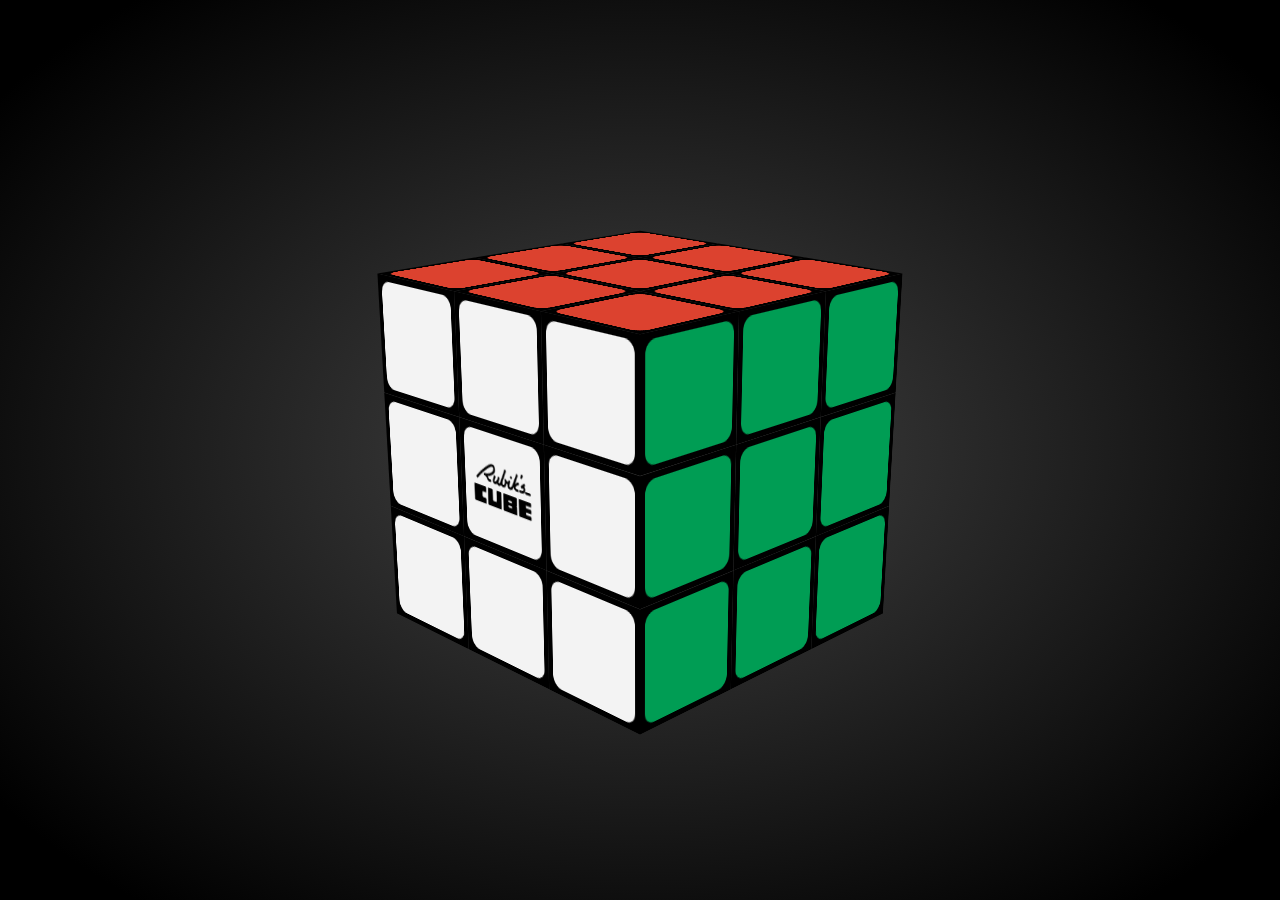
==== cuber/index.html @ 2cf41115 "添加了python的simplehttpserver作为简单服务器 #1 #4" ====
<!DOCTYPE html>
<html>
	<head>
		<meta charset="UTF-8">
		<link rel="stylesheet" type="text/css" href="styles/cube.css">
		<link rel="stylesheet" type="text/css" href="styles/base.css">

		<title>Rubik's Cube</title>

		<script charset="utf-8" src="scripts/cuber.min.js"></script>

		<script charset="utf-8" src="scripts/jquery.js"></script>
		<script charset="utf-8" src="scripts/locked.js"></script>
		<script charset="utf-8" src="scripts/main.js"></script>	
	</head>

	<body class="graydient" >
		<div id="container" >
		</div>
	</body>
</html>
---- cuber/styles/cube.css ----
/************/
   /*          */
  /*   Cube   */
 /*          */
/************/

.cube {
	width:  100%;
	height: 100%;
}

@font-face {

	font-family: "RubikExtended";
	src:
		url( "../media/RubikExtended.ttf"  ) format( "truetype" ),
		url( "../media/RubikExtended.otf"  ) format( "otf" );
	font-weight: normal;
	font-style: normal;
}


/*

	This next bit is just for labeling a Cube's face.

*/
.faceLabel {

	display: none;
	position: absolute;
	font-size: 60px;
	text-align: center;
	font-family: "RubikExtended";
	text-shadow: 0 0 24px rgba( 0, 0, 0, 0.3 );
	color: #FFF;
}

    /****************/
   /*              */
  /*   Cubelets   */
 /*              */
/****************/


.cube .cubelet {
	width:  1em;
	height: 1em;
	position: absolute;
	box-sizing: border-box;
}

    /*********************/
   /*                   */
  /*   Cubelet Faces   */
 /*                   */
/*********************/


/*
	Direction-facing planes of limited size
	that act as containers for content.

*/
.cube /*.cubelet >*/ .face {
	position: absolute;
	width:  1em;
	height: 1em;
	background-color: #000;
	text-align: center;

	-webkit-backface-visibility: hidden;
  	-moz-backface-visibility:    hidden;
  	-o-backface-visibility:      hidden;
  	backface-visibility:         hidden;

  	padding: 0.05em;
  	-moz-box-sizing: border-box;
  	-webkit-box-sizing: border-box;
  	-o-box-sizing: border-box;
  	-ms-box-sizing: border-box;
	box-sizing: border-box;
}

/*
	Extroverted faces have content such as a colored sticker, text, etc.
	They are constantly visible. Meanwhile introverted faces are not
	visible when the cube is an untwisted state. Some introverted walls
	are momentarily visible as the cube twists.
*/
.cube /*.cubelet >*/ .face.faceIntroverted { background-color: #000; }

/*
	Our Cubelet faces are naturally black to match the physical Rubik's Cube.
	Adding or removing the "transparent" class here keeps the position and
	rotation integrity of the face while supporting Group.showPlastics() and
	Group.hidePlastics().

*/
.cube /*.cubelet >*/ .face.faceTransparent { background-color: transparent; }

/*
	Awwww.... Look at da purty colors...

*/
.purty .face { opacity: 0.5; }
.purty .face.faceFront { background-color: #FFF; }
.purty .face.faceUp    { background-color: #E87000; }
.purty .face.faceRight { background-color: #3D81F6; }
.purty .face.faceDown  { background-color: #DC422F; }
.purty .face.faceLeft  { background-color: #009D54; }
.purty .face.faceBack  { background-color: #F5B400; }
/*.purty .face.faceFront { background-color: #CCC; }
.purty .face.faceUp    { background-color: #C30; }
.purty .face.faceRight { background-color: #00A; }
.purty .face.faceDown  { background-color: #C00; }
.purty .face.faceLeft  { background-color: #070; }
.purty .face.faceBack  { background-color: #CB0; }*/


    /****************************/
   /*                          */
  /*   Cubelet Face Content   */
 /*                          */
/****************************/


/*
	WIREFRAMES

	Oddly, we cannot use borders to make our wireframes
	because this will cause a visible oscillation as CSS
	struggles to decide what gets drawn on top.
	Instead we use specially crafted box-shadows.

*/
.cube /*.cubelet > */.face > .wireframe {
	/*box-sizing: border-box;*/
	display: none;
	position: absolute;
	width:  140px;
	height: 140px;
	background-color: rgba( 255, 255, 255, 0.05 );
}


/*
	STICKERS

	About what you'd expect. The default color here
	is full on bright purple (which does not exist
	on an actual Rubik's Cube) so that one can see
	quickly if something's gone wrong with stickers.

*/
.cube .sticker {
	/*position: absolute;*/

	width:  100%;
	height: 100%;
	background-color: #F0F;
	border-radius: 0.1em;
	text-align: center;

}

.cube .sticker.red 		{ background: #DC422F;	}
.cube .sticker.white 	{ background: #F3F3F3;	}
.cube .sticker.blue 	{ background: #3D81F6; 	}
.cube .sticker.green 	{ background: #009D54;	}
.cube .sticker.orange 	{ background: #E87000; 	}
.cube .sticker.yellow 	{ background: #F5B400; 	}

.cube .sticker.stickerLogo {
	background: #F3F3F3 url( "../media/rubiksLogoClassic.png" );
	background-size: 100% 100%;
	background-repeat: none;
}


/*
	CUBELET IDs

	Each Cubelet has a unique ID number from 0 to 26.
	We display these mostly for debugging purposes
	as the end user probably doesn't care and/or would
	find this superfluous info confusing.

*/
.cube /*.cubelet >*/ .face > .id {

	display: none;
	position: absolute;
	z-index: 1000;
	width:  90%;
	height: 90%;
	font-size:   1em;
	line-height: 0.9em;
	text-align: center;
	color: #000;
}
.cube /*.cubelet >*/ .face > .id > .underline {

	border-bottom: 1px solid #000;
}
/*
	We want ID numbers displayed on introverted faces to be white,
	but why use #FEFEFE instead of #FFF?
	So we can export as PDF, open up in Adobe Illustrator, select "Same Fill Color"
	and it will exclude our #FFF text nodes!

*/
.cube /*.cubelet > */.face.faceIntroverted > .id {

	color: #FEFEFE;
}
.cube /*.cubelet >*/ .face.faceIntroverted > .id > .underline {

	border-bottom: 1px solid #FEFEFE;
}

/*
	TEXT

	Formerly referred to as "Hero Text", this is the one-character
	display for a Cubelet face.

*/
.cube /*.cubelet >*/ .face > .text {


	display: none;
	position: absolute;
	z-index: 2000;
	width:  100%;
	height: 100%;
	text-align: center;
	color: #FFF;
	font-family: "RubikExtended", sans-serif;
	font-size:   1em;
	line-height: 1em;

	/*-webkit-backface-visibility: hidden;
  	-moz-backface-visibility:    hidden;
  	-o-backface-visibility:      hidden;
  	backface-visibility:         hidden;*/
}
---- cuber/styles/base.css ----
/************/
   /*          */
  /*   Base   */
 /*          */
/************/

html, body {
	width:  100%;
	height: 100%;
}
body {
	background-color: #000;
	vertical-align: top;
	overflow: hidden;
}

body, h1, h2 {
	margin:  0;
	border:  0;
	padding: 0;
	font-family: "Helvetica Neue", Helvetica, Arial, sans-serif;
	font-size:   12px;
	line-height: 15px;
	color: rgba( 255, 255, 255, 0.7 );
}
a {
	color: rgba( 255, 255, 255, 0.7 );
	text-decoration: none;
	border-bottom: 1px dotted #FFF;
}
a:hover {
	color: #FFF;
	border-bottom: 1px solid #FFF;
}
table, td, tr {
	margin: 0;
	border: none;
	border-collapse: collapse;
	padding: 0;
}
.pad {
	padding: 8px;
}
.graydient {
	/* http://www.colorzilla.com/gradient-editor/ */
	background: #000; /* Old browsers */
	background: -moz-radial-gradient(center, ellipse cover,  #444 0%, #000000 90%); /* FF3.6+ */
	background: -webkit-gradient(radial, center center, 0px, center center, 100%, color-stop(0%,#444), color-stop(90%,#000000)); /* Chrome,Safari4+ */
	background: -webkit-radial-gradient(center, ellipse cover,  #444 0%,#000000 90%); /* Chrome10+,Safari5.1+ */
	background: -o-radial-gradient(center, ellipse cover,  #444 0%,#000000 90%); /* Opera 12+ */
	background: -ms-radial-gradient(center, ellipse cover,  #444 0%,#000000 90%); /* IE10+ */
	background: radial-gradient(ellipse at center,  #444 0%,#000000 90%); /* W3C */
	filter: progid:DXImageTransform.Microsoft.gradient( startColorstr='#444444', endColorstr='#000000',GradientType=1 ); /* IE6-9 fallback on horizontal gradient */
}
.heroicRed {
	background-color: #F00;
}

#container{
	width:  100%;
	height: 100%;
}

@media not screen and (-webkit-transform-3d)
{
	#container{
		visibility: hidden;
	}
}
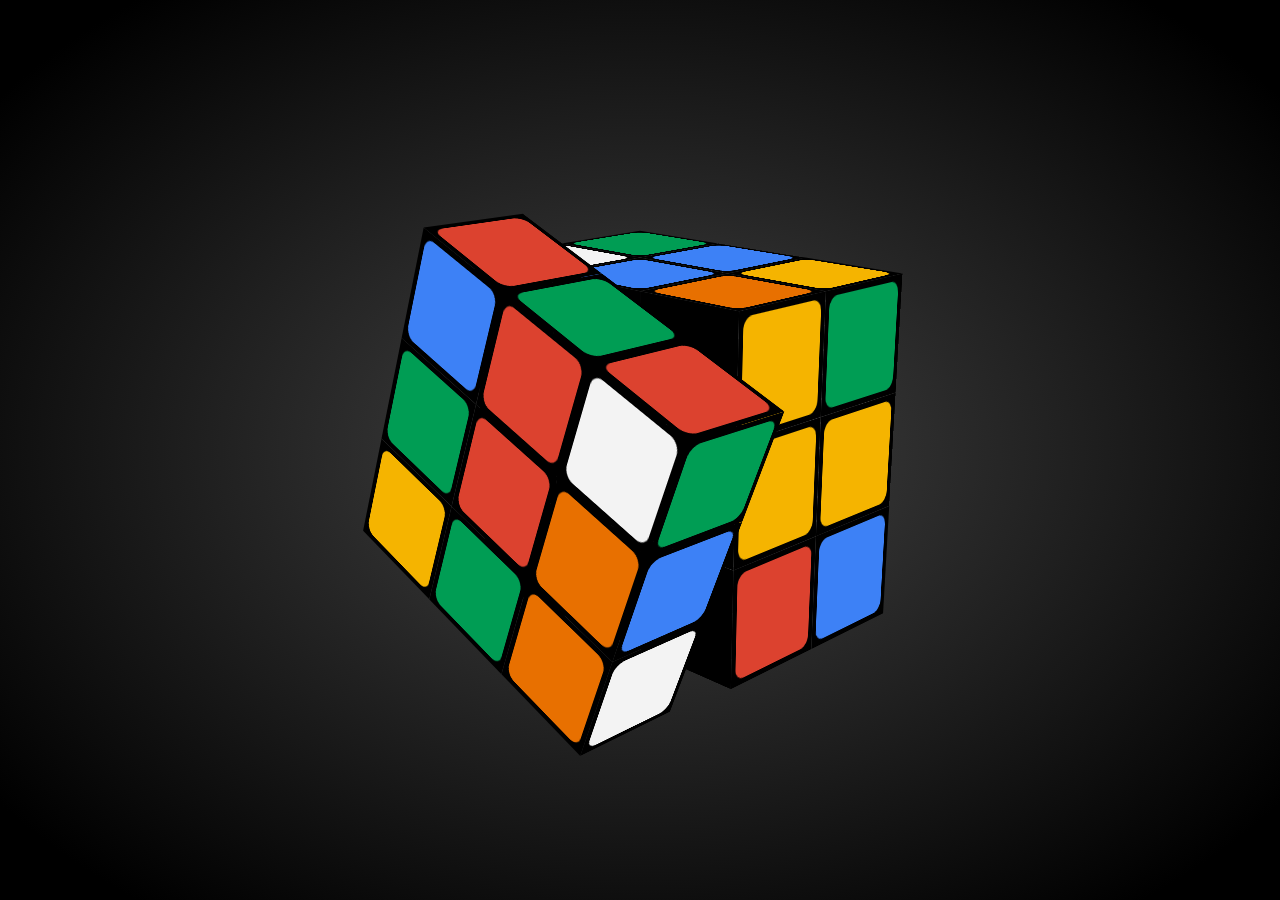
==== commit 3b5a3d4d: "添加了CubeServer和twist接口." ====
--- a/cuber/index.html
+++ b/cuber/index.html
@@ -11,6 +11,7 @@
 
 		<script charset="utf-8" src="scripts/jquery.js"></script>
 		<script charset="utf-8" src="scripts/locked.js"></script>
+		<script charset="utf-8" src="scripts/server.js"></script>
 		<script charset="utf-8" src="scripts/main.js"></script>	
 	</head>
 
